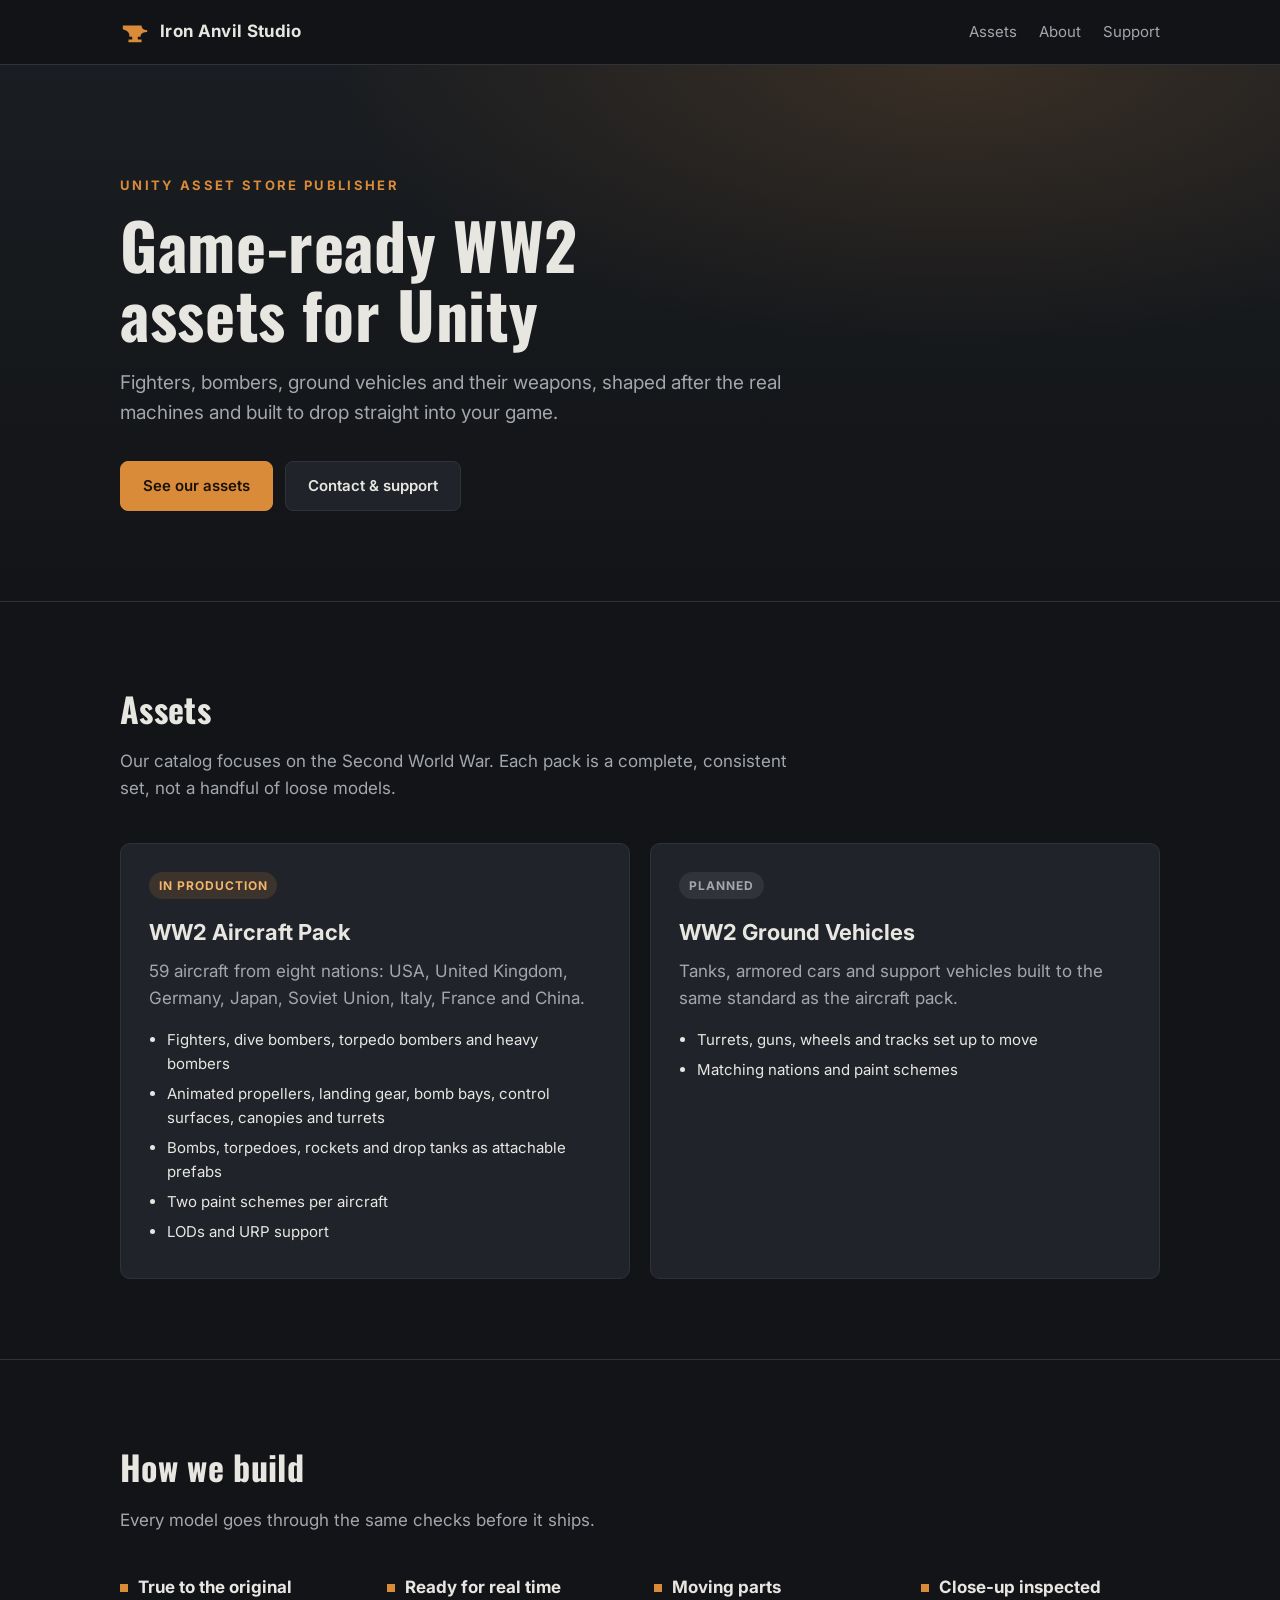
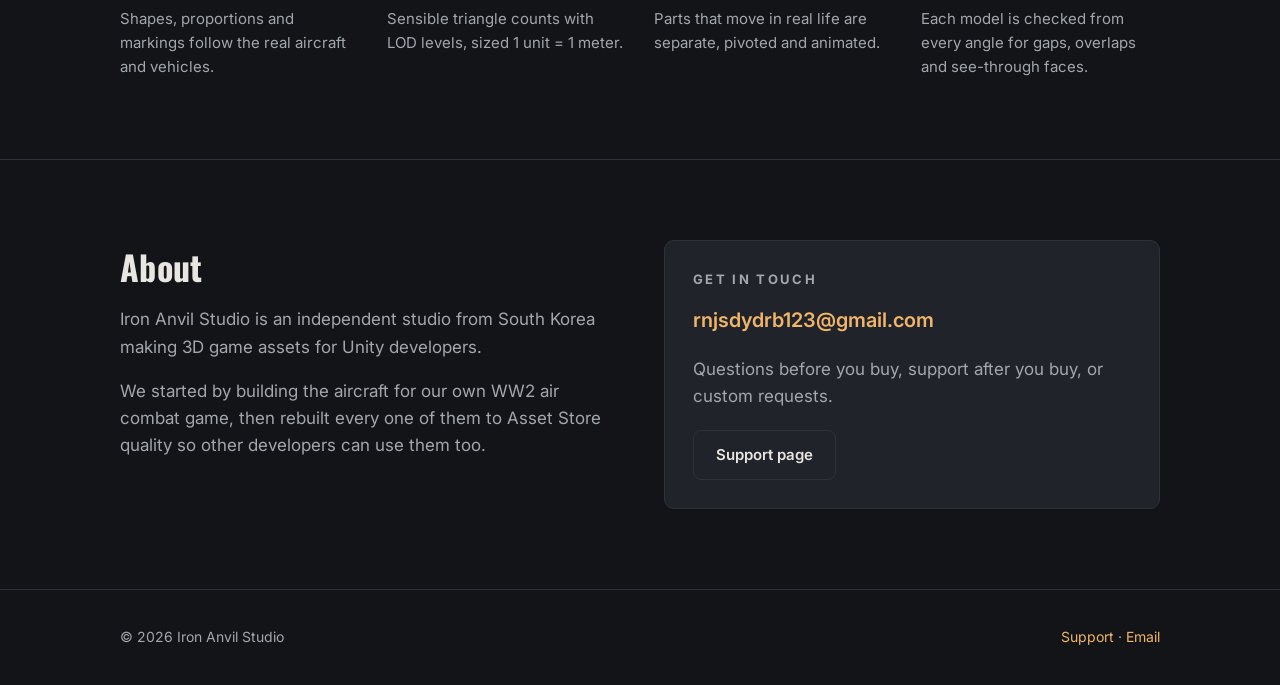
==== index.html @ d04033a1 "Add Iron Anvil Studio website" ====
<!doctype html>
<html lang="en">
<head>
  <meta charset="utf-8">
  <meta name="viewport" content="width=device-width, initial-scale=1">
  <title>Iron Anvil Studio – WW2 Game Assets for Unity</title>
  <meta name="description" content="Iron Anvil Studio builds game-ready World War II aircraft, vehicles and weapons for Unity.">
  <link rel="icon" href="favicon.svg" type="image/svg+xml">
  <link rel="preconnect" href="https://fonts.googleapis.com">
  <link rel="preconnect" href="https://fonts.gstatic.com" crossorigin>
  <link href="https://fonts.googleapis.com/css2?family=Inter:wght@400;600;700&family=Oswald:wght@500;600&display=swap" rel="stylesheet">
  <link rel="stylesheet" href="style.css">
</head>
<body>
  <header class="site">
    <div class="wrap">
      <a class="brand" href="index.html">
        <svg viewBox="0 0 32 32" aria-hidden="true"><path fill="#d98b3a" d="M3 9h20c0 3 2.5 5 6 5v2c-3.5 0-6 1.2-7 3.5V21h-3v3h4v3H9v-3h4v-3h-3v-1.5C10 16 7 14 3 13z"/></svg>
        <span>Iron Anvil Studio</span>
      </a>
      <nav class="main">
        <a href="#assets">Assets</a>
        <a href="#about">About</a>
        <a href="support.html">Support</a>
      </nav>
    </div>
  </header>

  <main>
    <div class="hero">
      <div class="wrap">
        <p class="eyebrow">Unity Asset Store Publisher</p>
        <h1>Game-ready WW2 assets for Unity</h1>
        <p class="lead">Fighters, bombers, ground vehicles and their weapons, shaped after the real machines and built to drop straight into your game.</p>
        <div class="actions">
          <a class="btn primary" href="#assets">See our assets</a>
          <a class="btn" href="support.html">Contact &amp; support</a>
        </div>
      </div>
    </div>

    <section id="assets">
      <div class="wrap">
        <h2>Assets</h2>
        <p class="sub">Our catalog focuses on the Second World War. Each pack is a complete, consistent set, not a handful of loose models.</p>
        <div class="cards">
          <article class="card">
            <span class="tag">In production</span>
            <h3>WW2 Aircraft Pack</h3>
            <p>59 aircraft from eight nations: USA, United Kingdom, Germany, Japan, Soviet Union, Italy, France and China.</p>
            <ul>
              <li>Fighters, dive bombers, torpedo bombers and heavy bombers</li>
              <li>Animated propellers, landing gear, bomb bays, control surfaces, canopies and turrets</li>
              <li>Bombs, torpedoes, rockets and drop tanks as attachable prefabs</li>
              <li>Two paint schemes per aircraft</li>
              <li>LODs and URP support</li>
            </ul>
          </article>
          <article class="card">
            <span class="tag later">Planned</span>
            <h3>WW2 Ground Vehicles</h3>
            <p>Tanks, armored cars and support vehicles built to the same standard as the aircraft pack.</p>
            <ul>
              <li>Turrets, guns, wheels and tracks set up to move</li>
              <li>Matching nations and paint schemes</li>
            </ul>
          </article>
        </div>
      </div>
    </section>

    <section>
      <div class="wrap">
        <h2>How we build</h2>
        <p class="sub">Every model goes through the same checks before it ships.</p>
        <div class="features">
          <div class="feature">
            <h4>True to the original</h4>
            <p>Shapes, proportions and markings follow the real aircraft and vehicles.</p>
          </div>
          <div class="feature">
            <h4>Ready for real time</h4>
            <p>Sensible triangle counts with LOD levels, sized 1 unit = 1 meter.</p>
          </div>
          <div class="feature">
            <h4>Moving parts</h4>
            <p>Parts that move in real life are separate, pivoted and animated.</p>
          </div>
          <div class="feature">
            <h4>Close-up inspected</h4>
            <p>Each model is checked from every angle for gaps, overlaps and see-through faces.</p>
          </div>
        </div>
      </div>
    </section>

    <section id="about">
      <div class="wrap about">
        <div>
          <h2>About</h2>
          <p>Iron Anvil Studio is an independent studio from South Korea making 3D game assets for Unity developers.</p>
          <p>We started by building the aircraft for our own WW2 air combat game, then rebuilt every one of them to Asset Store quality so other developers can use them too.</p>
        </div>
        <div class="contact-box">
          <p class="eyebrow">Get in touch</p>
          <p class="mail"><a href="mailto:rnjsdydrb123@gmail.com">rnjsdydrb123@gmail.com</a></p>
          <p style="color: var(--muted); margin: 8px 0 20px;">Questions before you buy, support after you buy, or custom requests.</p>
          <a class="btn" href="support.html">Support page</a>
        </div>
      </div>
    </section>
  </main>

  <footer class="site">
    <div class="wrap">
      <span>© 2026 Iron Anvil Studio</span>
      <span><a href="support.html">Support</a> · <a href="mailto:rnjsdydrb123@gmail.com">Email</a></span>
    </div>
  </footer>
</body>
</html>
---- style.css ----
:root {
  --bg: #121417;
  --bg-2: #1a1d21;
  --panel: #20242a;
  --line: #2e333a;
  --text: #e8e6e1;
  --muted: #a3a7ad;
  --accent: #d98b3a;
  --accent-2: #f0b46a;
  --radius: 10px;
  --max: 1080px;
}

* { box-sizing: border-box; }

html { scroll-behavior: smooth; }

body {
  margin: 0;
  background: var(--bg);
  color: var(--text);
  font-family: "Inter", system-ui, -apple-system, "Segoe UI", Roboto, sans-serif;
  font-size: 17px;
  line-height: 1.6;
}

a { color: var(--accent-2); text-decoration: none; }
a:hover { text-decoration: underline; }

.wrap { max-width: var(--max); margin: 0 auto; padding: 0 20px; }

/* header */
header.site {
  position: sticky; top: 0; z-index: 10;
  background: rgba(18, 20, 23, 0.92);
  backdrop-filter: blur(6px);
  border-bottom: 1px solid var(--line);
}
header.site .wrap {
  display: flex; align-items: center; justify-content: space-between;
  height: 64px; gap: 16px;
}
.brand { display: flex; align-items: center; gap: 10px; color: var(--text); font-weight: 700; letter-spacing: .02em; }
.brand:hover { text-decoration: none; }
.brand svg { width: 30px; height: 30px; flex: none; }
nav.main { display: flex; gap: 22px; font-size: 15px; }
nav.main a { color: var(--muted); }
nav.main a:hover, nav.main a.active { color: var(--text); text-decoration: none; }

/* hero */
.hero {
  padding: 110px 0 90px;
  background:
    radial-gradient(900px 400px at 75% 0%, rgba(217, 139, 58, 0.16), transparent 70%),
    linear-gradient(180deg, var(--bg-2), var(--bg));
  border-bottom: 1px solid var(--line);
}
.eyebrow { color: var(--accent); font-size: 13px; font-weight: 700; letter-spacing: .18em; text-transform: uppercase; margin: 0 0 14px; }
.hero h1 {
  font-family: "Oswald", "Inter", sans-serif;
  font-size: clamp(38px, 6vw, 64px); line-height: 1.08; margin: 0 0 20px;
  letter-spacing: .01em; max-width: 14ch;
}
.hero p.lead { color: var(--muted); font-size: 19px; max-width: 58ch; margin: 0 0 32px; }
.actions { display: flex; flex-wrap: wrap; gap: 12px; }
.btn {
  display: inline-block; padding: 12px 22px; border-radius: 8px; font-weight: 600; font-size: 15px;
  border: 1px solid var(--line); color: var(--text); background: var(--panel);
}
.btn:hover { text-decoration: none; border-color: var(--accent); }
.btn.primary { background: var(--accent); border-color: var(--accent); color: #1a1208; }
.btn.primary:hover { background: var(--accent-2); }

/* sections */
section { padding: 80px 0; border-bottom: 1px solid var(--line); }
section h2 { font-family: "Oswald", "Inter", sans-serif; font-size: 34px; margin: 0 0 12px; letter-spacing: .01em; }
section p.sub { color: var(--muted); margin: 0 0 40px; max-width: 62ch; }

.cards { display: grid; grid-template-columns: repeat(auto-fit, minmax(300px, 1fr)); gap: 20px; }
.card {
  background: var(--panel); border: 1px solid var(--line); border-radius: var(--radius);
  padding: 28px; display: flex; flex-direction: column;
}
.card .tag {
  align-self: flex-start; font-size: 12px; font-weight: 700; letter-spacing: .08em; text-transform: uppercase;
  padding: 4px 10px; border-radius: 999px; margin-bottom: 16px;
  background: rgba(217, 139, 58, 0.14); color: var(--accent-2);
}
.card .tag.later { background: rgba(163, 167, 173, 0.12); color: var(--muted); }
.card h3 { margin: 0 0 8px; font-size: 22px; }
.card p { margin: 0 0 16px; color: var(--muted); }
.card ul { margin: 0; padding-left: 18px; color: var(--text); font-size: 15px; }
.card li { margin-bottom: 6px; }

.features { display: grid; grid-template-columns: repeat(auto-fit, minmax(230px, 1fr)); gap: 28px; }
.feature h4 { margin: 0 0 6px; font-size: 17px; }
.feature h4::before { content: ""; display: inline-block; width: 8px; height: 8px; background: var(--accent); margin-right: 10px; vertical-align: middle; }
.feature p { margin: 0; color: var(--muted); font-size: 15px; }

.about { display: grid; grid-template-columns: 1fr 1fr; gap: 48px; align-items: start; }
.about p { color: var(--muted); margin-top: 0; }

.contact-box {
  background: var(--panel); border: 1px solid var(--line); border-radius: var(--radius);
  padding: 28px;
}
.contact-box .mail { font-size: 20px; font-weight: 600; word-break: break-all; }

.faq details {
  border: 1px solid var(--line); border-radius: var(--radius); background: var(--panel);
  padding: 18px 22px; margin-bottom: 12px;
}
.faq summary { cursor: pointer; font-weight: 600; }
.faq details p { color: var(--muted); margin: 12px 0 0; }

ol.steps { padding-left: 20px; color: var(--muted); }
ol.steps li { margin-bottom: 8px; }
ol.steps strong { color: var(--text); }

footer.site { padding: 36px 0; color: var(--muted); font-size: 14px; }
footer.site .wrap { display: flex; flex-wrap: wrap; justify-content: space-between; gap: 12px; }

@media (max-width: 720px) {
  body { font-size: 16px; }
  nav.main { gap: 14px; font-size: 14px; }
  .brand { font-size: 15px; }
  .hero { padding: 72px 0 60px; }
  section { padding: 56px 0; }
  .about { grid-template-columns: 1fr; gap: 24px; }
}
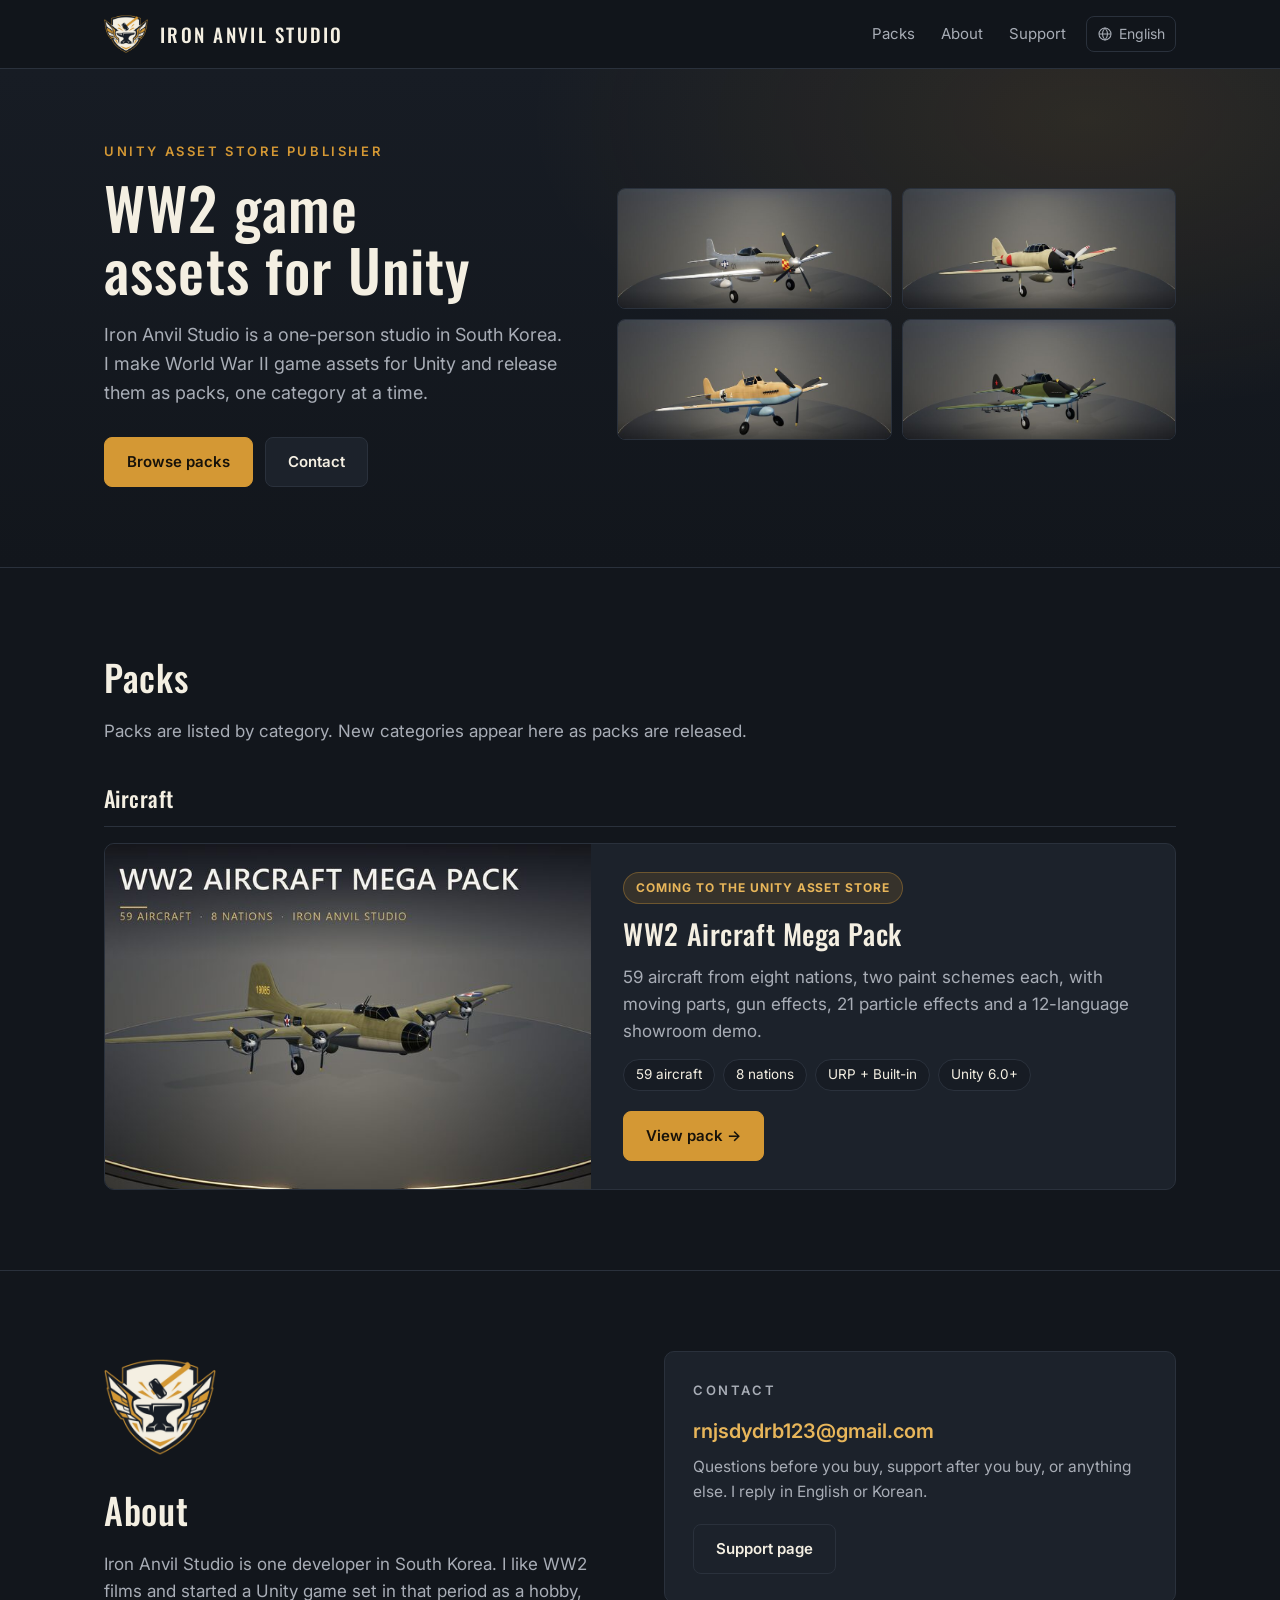
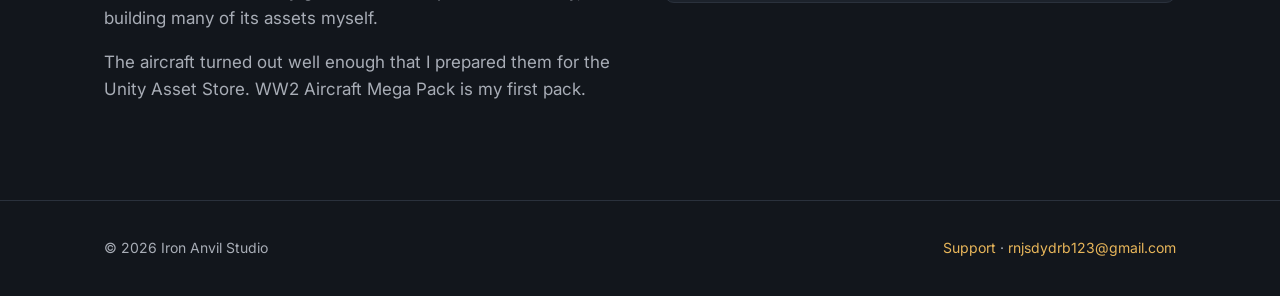
==== commit d08a3a9d: "웹사이트 새 디자인: 4개 언어(영·한·일·중), 분야별 팩, 항공기 팩 페이지와 사진 모음 Co-Authored-By: Claude Opus 5.5 <noreply@anthrop" ====
--- a/index.html
+++ b/index.html
@@ -4,92 +4,81 @@
   <meta charset="utf-8">
   <meta name="viewport" content="width=device-width, initial-scale=1">
   <title>Iron Anvil Studio – WW2 Game Assets for Unity</title>
-  <meta name="description" content="Iron Anvil Studio builds game-ready World War II aircraft, vehicles and weapons for Unity.">
-  <link rel="icon" href="favicon.svg" type="image/svg+xml">
+  <meta name="description" content="Iron Anvil Studio makes World War II game assets for Unity, released as packs by category. First pack: WW2 Aircraft Mega Pack.">
+  <meta property="og:title" content="Iron Anvil Studio – WW2 Game Assets for Unity">
+  <meta property="og:description" content="Iron Anvil Studio makes World War II game assets for Unity, released as packs by category. First pack: WW2 Aircraft Mega Pack.">
+  <meta property="og:image" content="https://rnjsdydrb123.github.io/img/social.jpg">
+  <meta property="og:type" content="website">
+  <meta property="og:locale" content="en_US">
+  <link rel="canonical" href="https://rnjsdydrb123.github.io/">
+  <link rel="alternate" hreflang="en" href="https://rnjsdydrb123.github.io/">
+  <link rel="alternate" hreflang="ko" href="https://rnjsdydrb123.github.io/ko/">
+  <link rel="alternate" hreflang="ja" href="https://rnjsdydrb123.github.io/ja/">
+  <link rel="alternate" hreflang="zh-Hans" href="https://rnjsdydrb123.github.io/zh/">
+  <link rel="alternate" hreflang="x-default" href="https://rnjsdydrb123.github.io/">
+  <link rel="icon" href="img/favicon-32.png" sizes="32x32" type="image/png">
+  <link rel="apple-touch-icon" href="img/apple-touch-icon.png">
   <link rel="preconnect" href="https://fonts.googleapis.com">
   <link rel="preconnect" href="https://fonts.gstatic.com" crossorigin>
-  <link href="https://fonts.googleapis.com/css2?family=Inter:wght@400;600;700&family=Oswald:wght@500;600&display=swap" rel="stylesheet">
+  <link href="https://fonts.googleapis.com/css2?family=Inter:wght@400;600;700&family=Oswald:wght@500&display=swap" rel="stylesheet">
   <link rel="stylesheet" href="style.css">
 </head>
 <body>
   <header class="site">
     <div class="wrap">
       <a class="brand" href="index.html">
-        <svg viewBox="0 0 32 32" aria-hidden="true"><path fill="#d98b3a" d="M3 9h20c0 3 2.5 5 6 5v2c-3.5 0-6 1.2-7 3.5V21h-3v3h4v3H9v-3h4v-3h-3v-1.5C10 16 7 14 3 13z"/></svg>
+        <img src="img/logo-128.png" alt="" width="44" height="44">
         <span>Iron Anvil Studio</span>
       </a>
       <nav class="main">
-        <a href="#assets">Assets</a>
-        <a href="#about">About</a>
+        <a href="index.html#packs">Packs</a>
+        <a href="index.html#about">About</a>
         <a href="support.html">Support</a>
       </nav>
+      <details class="lang">
+        <summary aria-label="Language"><svg viewBox="0 0 24 24" aria-hidden="true"><circle cx="12" cy="12" r="9"/><path d="M3 12h18M12 3c2.5 2.6 3.8 5.6 3.8 9s-1.3 6.4-3.8 9c-2.5-2.6-3.8-5.6-3.8-9S9.5 5.6 12 3z"/></svg><span>English</span></summary>
+        <ul><li><a href="index.html" hreflang="en" lang="en" aria-current="true">English</a></li><li><a href="ko/index.html" hreflang="ko" lang="ko">한국어</a></li><li><a href="ja/index.html" hreflang="ja" lang="ja">日本語</a></li><li><a href="zh/index.html" hreflang="zh-Hans" lang="zh-Hans">简体中文</a></li></ul>
+      </details>
     </div>
   </header>
 
   <main>
     <div class="hero">
       <div class="wrap">
-        <p class="eyebrow">Unity Asset Store Publisher</p>
-        <h1>Game-ready WW2 assets for Unity</h1>
-        <p class="lead">Fighters, bombers, ground vehicles and their weapons, shaped after the real machines and built to drop straight into your game.</p>
-        <div class="actions">
-          <a class="btn primary" href="#assets">See our assets</a>
-          <a class="btn" href="support.html">Contact &amp; support</a>
+        <div>
+          <p class="eyebrow">Unity Asset Store publisher</p>
+          <h1>WW2 game assets for Unity</h1>
+          <p class="lead">Iron Anvil Studio is a one-person studio in South Korea. I make World War II game assets for Unity and release them as packs, one category at a time.</p>
+          <div class="actions">
+            <a class="btn primary" href="#packs">Browse packs</a>
+            <a class="btn" href="#about">Contact</a>
+          </div>
         </div>
+        <ul class="mosaic">
+          <li><a href="packs/ww2-aircraft-mega-pack.html#gallery"><img src="img/thumb/usa-p-51d-a.jpg" alt="P-51D Fighter, United States · Paint A" width="720" height="315"></a></li>
+          <li><a href="packs/ww2-aircraft-mega-pack.html#gallery"><img src="img/thumb/jpn-a6m2-a.jpg" alt="A6M2 Carrier Fighter, Japan · Paint A" width="720" height="315"></a></li>
+          <li><a href="packs/ww2-aircraft-mega-pack.html#gallery"><img src="img/thumb/ger-bf-109-g-6-a.jpg" alt="Bf 109 G-6 Fighter, Germany · Paint A" width="720" height="315"></a></li>
+          <li><a href="packs/ww2-aircraft-mega-pack.html#gallery"><img src="img/thumb/sov-il-2m3-a.jpg" alt="Il-2M3 Ground Attack, Soviet Union · Paint A" width="720" height="315"></a></li>
+        </ul>
       </div>
     </div>
 
-    <section id="assets">
+    <section id="packs">
       <div class="wrap">
-        <h2>Assets</h2>
-        <p class="sub">Our catalog focuses on the Second World War. Each pack is a complete, consistent set, not a handful of loose models.</p>
-        <div class="cards">
-          <article class="card">
-            <span class="tag">In production</span>
-            <h3>WW2 Aircraft Pack</h3>
-            <p>59 aircraft from eight nations: USA, United Kingdom, Germany, Japan, Soviet Union, Italy, France and China.</p>
-            <ul>
-              <li>Fighters, dive bombers, torpedo bombers and heavy bombers</li>
-              <li>Animated propellers, landing gear, bomb bays, control surfaces, canopies and turrets</li>
-              <li>Bombs, torpedoes, rockets and drop tanks as attachable prefabs</li>
-              <li>Two paint schemes per aircraft</li>
-              <li>LODs and URP support</li>
-            </ul>
+        <h2>Packs</h2>
+        <p class="sub">Packs are listed by category. New categories appear here as packs are released.</p>
+        <div class="category" id="cat-aircraft">
+          <h3>Aircraft</h3>
+          <article class="pack-card">
+            <a class="pack-img" href="packs/ww2-aircraft-mega-pack.html"><img src="img/thumb/cover.jpg" alt="WW2 Aircraft Mega Pack" width="720" height="480" loading="lazy"></a>
+            <div class="pack-body">
+              <span class="tag">Coming to the Unity Asset Store</span>
+              <h4 lang="en"><a href="packs/ww2-aircraft-mega-pack.html">WW2 Aircraft Mega Pack</a></h4>
+              <p>59 aircraft from eight nations, two paint schemes each, with moving parts, gun effects, 21 particle effects and a 12-language showroom demo.</p>
+              <ul class="chips"><li>59 aircraft</li><li>8 nations</li><li>URP + Built-in</li><li>Unity 6.0+</li></ul>
+              <a class="btn primary" href="packs/ww2-aircraft-mega-pack.html">View pack →</a>
+            </div>
           </article>
-          <article class="card">
-            <span class="tag later">Planned</span>
-            <h3>WW2 Ground Vehicles</h3>
-            <p>Tanks, armored cars and support vehicles built to the same standard as the aircraft pack.</p>
-            <ul>
-              <li>Turrets, guns, wheels and tracks set up to move</li>
-              <li>Matching nations and paint schemes</li>
-            </ul>
-          </article>
-        </div>
-      </div>
-    </section>
-
-    <section>
-      <div class="wrap">
-        <h2>How we build</h2>
-        <p class="sub">Every model goes through the same checks before it ships.</p>
-        <div class="features">
-          <div class="feature">
-            <h4>True to the original</h4>
-            <p>Shapes, proportions and markings follow the real aircraft and vehicles.</p>
-          </div>
-          <div class="feature">
-            <h4>Ready for real time</h4>
-            <p>Sensible triangle counts with LOD levels, sized 1 unit = 1 meter.</p>
-          </div>
-          <div class="feature">
-            <h4>Moving parts</h4>
-            <p>Parts that move in real life are separate, pivoted and animated.</p>
-          </div>
-          <div class="feature">
-            <h4>Close-up inspected</h4>
-            <p>Each model is checked from every angle for gaps, overlaps and see-through faces.</p>
-          </div>
         </div>
       </div>
     </section>
@@ -97,14 +86,15 @@
     <section id="about">
       <div class="wrap about">
         <div>
+          <img class="about-logo" src="img/logo-256.png" alt="Iron Anvil Studio" width="112" height="112">
           <h2>About</h2>
-          <p>Iron Anvil Studio is an independent studio from South Korea making 3D game assets for Unity developers.</p>
-          <p>We started by building the aircraft for our own WW2 air combat game, then rebuilt every one of them to Asset Store quality so other developers can use them too.</p>
+          <p>Iron Anvil Studio is one developer in South Korea. I like WW2 films and started a Unity game set in that period as a hobby, building many of its assets myself.</p>
+          <p>The aircraft turned out well enough that I prepared them for the Unity Asset Store. WW2 Aircraft Mega Pack is my first pack.</p>
         </div>
         <div class="contact-box">
-          <p class="eyebrow">Get in touch</p>
+          <p class="eyebrow">Contact</p>
           <p class="mail"><a href="mailto:rnjsdydrb123@gmail.com">rnjsdydrb123@gmail.com</a></p>
-          <p style="color: var(--muted); margin: 8px 0 20px;">Questions before you buy, support after you buy, or custom requests.</p>
+          <p class="muted">Questions before you buy, support after you buy, or anything else. I reply in English or Korean.</p>
           <a class="btn" href="support.html">Support page</a>
         </div>
       </div>
@@ -114,8 +104,10 @@
   <footer class="site">
     <div class="wrap">
       <span>© 2026 Iron Anvil Studio</span>
-      <span><a href="support.html">Support</a> · <a href="mailto:rnjsdydrb123@gmail.com">Email</a></span>
+      <span><a href="support.html">Support</a> · <a href="mailto:rnjsdydrb123@gmail.com">rnjsdydrb123@gmail.com</a></span>
     </div>
   </footer>
+
+  <script src="site.js"></script>
 </body>
 </html>
--- a/style.css
+++ b/style.css
@@ -1,110 +1,247 @@
 :root {
-  --bg: #121417;
-  --bg-2: #1a1d21;
-  --panel: #20242a;
-  --line: #2e333a;
-  --text: #e8e6e1;
-  --muted: #a3a7ad;
-  --accent: #d98b3a;
-  --accent-2: #f0b46a;
+  /* colors taken from the studio logo */
+  --bg: #12161c;
+  --bg-2: #171c24;
+  --panel: #1c222b;
+  --line: #2a313c;
+  --text: #f4efe2;
+  --muted: #a8adb6;
+  --gold: #d49834;
+  --gold-2: #e8b65a;
   --radius: 10px;
-  --max: 1080px;
-}
+  --max: 1120px;
+  --cjk: "Inter";
+  color-scheme: dark;
+}
+html[lang="ko"] { --cjk: "Noto Sans KR"; }
+html[lang="ja"] { --cjk: "Noto Sans JP"; }
+html[lang="zh-Hans"] { --cjk: "Noto Sans SC"; }
 
 * { box-sizing: border-box; }
 
-html { scroll-behavior: smooth; }
+html { scroll-behavior: smooth; scroll-padding-top: 80px; }
 
 body {
   margin: 0;
   background: var(--bg);
   color: var(--text);
-  font-family: "Inter", system-ui, -apple-system, "Segoe UI", Roboto, sans-serif;
+  font-family: "Inter", var(--cjk), system-ui, -apple-system, "Segoe UI", Roboto, sans-serif;
   font-size: 17px;
   line-height: 1.6;
 }
-
-a { color: var(--accent-2); text-decoration: none; }
+html[lang="ko"] body { word-break: keep-all; overflow-wrap: anywhere; }
+
+img { max-width: 100%; height: auto; display: block; }
+
+a { color: var(--gold-2); text-decoration: none; }
 a:hover { text-decoration: underline; }
 
-.wrap { max-width: var(--max); margin: 0 auto; padding: 0 20px; }
+.wrap { max-width: var(--max); margin: 0 auto; padding: 0 24px; }
+
+h1, h2, h3, h4 { font-family: "Oswald", "Inter", sans-serif; font-weight: 500; letter-spacing: .02em; }
+html:not([lang="en"]) :is(h1, h2, h3, h4) { font-family: "Inter", var(--cjk), sans-serif; font-weight: 700; letter-spacing: 0; }
+
+.eyebrow {
+  color: var(--gold); font-size: 13px; font-weight: 600;
+  letter-spacing: .2em; text-transform: uppercase; margin: 0 0 14px;
+}
+html :is(h1, h4)[lang="en"] { font-family: "Oswald", "Inter", sans-serif; font-weight: 500; letter-spacing: .02em; }
+html:not([lang="en"]) .eyebrow { letter-spacing: .08em; }
+h1, h2 { text-wrap: balance; }
+html[lang="ja"] :is(h1, h2, .lead) { word-break: auto-phrase; }
 
 /* header */
 header.site {
   position: sticky; top: 0; z-index: 10;
-  background: rgba(18, 20, 23, 0.92);
+  background: rgba(18, 22, 28, 0.94);
   backdrop-filter: blur(6px);
   border-bottom: 1px solid var(--line);
 }
 header.site .wrap {
   display: flex; align-items: center; justify-content: space-between;
-  height: 64px; gap: 16px;
-}
-.brand { display: flex; align-items: center; gap: 10px; color: var(--text); font-weight: 700; letter-spacing: .02em; }
+  min-height: 68px; gap: 8px 20px; flex-wrap: wrap;
+}
+.brand {
+  display: flex; align-items: center; gap: 12px; color: var(--text);
+  font-family: "Oswald", "Inter", sans-serif; font-size: 19px; font-weight: 500;
+  letter-spacing: .12em; text-transform: uppercase;
+}
 .brand:hover { text-decoration: none; }
-.brand svg { width: 30px; height: 30px; flex: none; }
-nav.main { display: flex; gap: 22px; font-size: 15px; }
+.brand img { width: 44px; height: 44px; }
+nav.main { display: flex; gap: 26px; font-size: 15px; margin-left: auto; }
 nav.main a { color: var(--muted); }
 nav.main a:hover, nav.main a.active { color: var(--text); text-decoration: none; }
 
+/* language menu */
+details.lang { position: relative; font-size: 14px; }
+details.lang summary {
+  list-style: none; cursor: pointer; display: flex; align-items: center; gap: 6px;
+  padding: 6px 10px; border: 1px solid var(--line); border-radius: 8px; color: var(--muted);
+}
+details.lang summary::-webkit-details-marker { display: none; }
+details.lang summary:hover, details.lang[open] summary { color: var(--text); border-color: var(--gold); }
+details.lang svg { width: 16px; height: 16px; fill: none; stroke: currentColor; stroke-width: 1.6; }
+details.lang ul {
+  position: absolute; right: 0; top: calc(100% + 6px); z-index: 20; min-width: 140px;
+  list-style: none; margin: 0; padding: 6px; border: 1px solid var(--line); border-radius: 8px;
+  background: var(--panel); box-shadow: 0 12px 30px rgba(0, 0, 0, .4);
+}
+details.lang li a { display: block; padding: 7px 10px; border-radius: 6px; color: var(--text); }
+details.lang li a:hover { background: var(--bg-2); text-decoration: none; }
+details.lang li a[aria-current] { color: var(--gold-2); }
+
 /* hero */
 .hero {
-  padding: 110px 0 90px;
+  padding: 72px 0 80px;
   background:
-    radial-gradient(900px 400px at 75% 0%, rgba(217, 139, 58, 0.16), transparent 70%),
+    radial-gradient(800px 420px at 85% 10%, rgba(212, 152, 52, 0.12), transparent 70%),
     linear-gradient(180deg, var(--bg-2), var(--bg));
   border-bottom: 1px solid var(--line);
 }
-.eyebrow { color: var(--accent); font-size: 13px; font-weight: 700; letter-spacing: .18em; text-transform: uppercase; margin: 0 0 14px; }
-.hero h1 {
-  font-family: "Oswald", "Inter", sans-serif;
-  font-size: clamp(38px, 6vw, 64px); line-height: 1.08; margin: 0 0 20px;
-  letter-spacing: .01em; max-width: 14ch;
-}
-.hero p.lead { color: var(--muted); font-size: 19px; max-width: 58ch; margin: 0 0 32px; }
+.hero .wrap { display: grid; grid-template-columns: 5fr 6fr; gap: 48px; align-items: center; }
+.hero h1 { font-size: clamp(38px, 5vw, 58px); line-height: 1.08; margin: 0 0 20px; }
+.hero p.lead { color: var(--muted); font-size: 18px; margin: 0 0 30px; max-width: 46ch; }
+.hero .cover {
+  margin: 0; border: 1px solid var(--line); border-radius: var(--radius); overflow: hidden;
+  box-shadow: 0 24px 60px rgba(0, 0, 0, .45);
+}
+.hero .cover a { display: block; }
+.mosaic { list-style: none; margin: 0; padding: 0; display: grid; grid-template-columns: 1fr 1fr; gap: 10px; }
+.mosaic a { display: block; border: 1px solid var(--line); border-radius: 8px; overflow: hidden; }
+.mosaic a:hover { border-color: var(--gold); }
+.mosaic img { width: 100%; }
+.hero.small { padding: 64px 0 56px; }
+.hero.small .wrap { display: block; }
+.pack-hero { padding: 48px 0 64px; }
+.pack-hero h1 { font-size: clamp(34px, 4.4vw, 52px); }
+.crumbs { margin: 0 0 18px; font-size: 14px; color: var(--muted); }
+.crumbs a { color: var(--muted); }
+.crumbs a:hover { color: var(--text); }
+
+.chips { list-style: none; margin: 0; padding: 0; display: flex; flex-wrap: wrap; gap: 8px; }
+.chips li {
+  font-size: 13.5px; padding: 4px 12px; border-radius: 999px;
+  border: 1px solid var(--line); background: var(--bg-2); color: var(--text);
+}
+
+/* packs by category */
+.category { margin-top: 8px; }
+.category + .category { margin-top: 48px; }
+.category h3 {
+  font-size: 22px; margin: 0 0 16px; padding-bottom: 10px; border-bottom: 1px solid var(--line);
+}
+.pack-card {
+  display: grid; grid-template-columns: 5fr 6fr; align-items: stretch;
+  background: var(--panel); border: 1px solid var(--line); border-radius: var(--radius); overflow: hidden;
+}
+.pack-card + .pack-card { margin-top: 20px; }
+.pack-img img { width: 100%; height: 100%; object-fit: cover; }
+.pack-body { padding: 28px 32px; display: flex; flex-direction: column; align-items: flex-start; gap: 14px; }
+.pack-body .tag { margin: 0; }
+.pack-body h4 { font-size: 28px; margin: 0; line-height: 1.15; }
+.pack-body h4 a { color: var(--text); }
+.pack-body p { margin: 0; color: var(--muted); }
+.pack-body .btn { margin-top: 6px; }
+
 .actions { display: flex; flex-wrap: wrap; gap: 12px; }
 .btn {
   display: inline-block; padding: 12px 22px; border-radius: 8px; font-weight: 600; font-size: 15px;
   border: 1px solid var(--line); color: var(--text); background: var(--panel);
 }
-.btn:hover { text-decoration: none; border-color: var(--accent); }
-.btn.primary { background: var(--accent); border-color: var(--accent); color: #1a1208; }
-.btn.primary:hover { background: var(--accent-2); }
+.btn:hover { text-decoration: none; border-color: var(--gold); }
+.btn.primary { background: var(--gold); border-color: var(--gold); color: #17120a; }
+.btn.primary:hover { background: var(--gold-2); border-color: var(--gold-2); }
 
 /* sections */
 section { padding: 80px 0; border-bottom: 1px solid var(--line); }
-section h2 { font-family: "Oswald", "Inter", sans-serif; font-size: 34px; margin: 0 0 12px; letter-spacing: .01em; }
-section p.sub { color: var(--muted); margin: 0 0 40px; max-width: 62ch; }
-
-.cards { display: grid; grid-template-columns: repeat(auto-fit, minmax(300px, 1fr)); gap: 20px; }
-.card {
-  background: var(--panel); border: 1px solid var(--line); border-radius: var(--radius);
-  padding: 28px; display: flex; flex-direction: column;
-}
-.card .tag {
-  align-self: flex-start; font-size: 12px; font-weight: 700; letter-spacing: .08em; text-transform: uppercase;
-  padding: 4px 10px; border-radius: 999px; margin-bottom: 16px;
-  background: rgba(217, 139, 58, 0.14); color: var(--accent-2);
-}
-.card .tag.later { background: rgba(163, 167, 173, 0.12); color: var(--muted); }
-.card h3 { margin: 0 0 8px; font-size: 22px; }
-.card p { margin: 0 0 16px; color: var(--muted); }
-.card ul { margin: 0; padding-left: 18px; color: var(--text); font-size: 15px; }
-.card li { margin-bottom: 6px; }
-
-.features { display: grid; grid-template-columns: repeat(auto-fit, minmax(230px, 1fr)); gap: 28px; }
-.feature h4 { margin: 0 0 6px; font-size: 17px; }
-.feature h4::before { content: ""; display: inline-block; width: 8px; height: 8px; background: var(--accent); margin-right: 10px; vertical-align: middle; }
-.feature p { margin: 0; color: var(--muted); font-size: 15px; }
-
+section h2 { font-size: 36px; margin: 0 0 12px; }
+section p.sub { color: var(--muted); margin: 0 0 36px; max-width: 64ch; }
+
+.tag {
+  display: inline-block; font-size: 12px; font-weight: 700; letter-spacing: .08em; text-transform: uppercase;
+  padding: 5px 12px; border-radius: 999px; margin-bottom: 16px;
+  background: rgba(212, 152, 52, 0.14); color: var(--gold-2); border: 1px solid rgba(212, 152, 52, 0.35);
+}
+
+/* pack facts */
+.stats {
+  list-style: none; margin: 0 0 40px; padding: 0;
+  display: grid; grid-template-columns: repeat(6, 1fr);
+  border: 1px solid var(--line); border-radius: var(--radius); background: var(--panel);
+}
+.stats li { padding: 20px 18px; border-left: 1px solid var(--line); }
+.stats li:first-child { border-left: 0; }
+.stats b { display: block; font-family: "Oswald", "Inter", sans-serif; font-weight: 500; font-size: 34px; line-height: 1.1; color: var(--gold-2); }
+.stats span { color: var(--muted); font-size: 14px; line-height: 1.35; display: block; margin-top: 4px; }
+
+.facts { display: grid; grid-template-columns: repeat(2, 1fr); gap: 20px; }
+.box {
+  background: var(--panel); border: 1px solid var(--line); border-radius: var(--radius); padding: 26px 28px;
+}
+.box h3 { font-size: 21px; margin: 0 0 12px; }
+.box ul { margin: 0; padding-left: 18px; font-size: 15.5px; }
+.box li { margin-bottom: 6px; }
+.box li::marker { color: var(--gold); }
+.box p { margin: 12px 0 0; color: var(--muted); font-size: 15px; }
+
+.nations { list-style: none; margin: 0; padding: 0; font-size: 15.5px; }
+.nations li { display: flex; justify-content: space-between; padding: 6px 0; border-bottom: 1px dashed var(--line); }
+.nations li:last-child { border-bottom: 0; }
+.nations b { font-variant-numeric: tabular-nums; color: var(--gold-2); font-weight: 600; }
+
+.note {
+  margin-top: 20px; padding: 18px 22px; border-radius: var(--radius);
+  border: 1px solid var(--line); border-left: 3px solid var(--gold); background: var(--bg-2);
+  color: var(--muted); font-size: 15.5px;
+}
+.note strong { color: var(--text); }
+
+/* gallery */
+.gallery h3 { font-size: 22px; margin: 0 0 16px; }
+.grid {
+  list-style: none; margin: 0 0 44px; padding: 0;
+  display: grid; grid-template-columns: repeat(3, 1fr); gap: 16px;
+}
+.grid.shots { grid-template-columns: repeat(4, 1fr); margin-bottom: 0; }
+.grid li { margin: 0; }
+.grid a { display: block; border-radius: 8px; overflow: hidden; border: 1px solid var(--line); background: var(--panel); }
+.grid a:hover, .grid a:focus-visible { border-color: var(--gold); outline: none; }
+.grid img { width: 100%; transition: transform .25s; }
+.grid a:hover img { transform: scale(1.03); }
+.grid .cap { display: block; padding: 8px 2px 0; font-size: 14.5px; line-height: 1.35; }
+.grid .cap small { display: block; color: var(--muted); font-size: 13px; }
+
+/* lightbox */
+dialog.lightbox {
+  width: 100vw; height: 100vh; max-width: none; max-height: none; margin: 0; padding: 0;
+  border: 0; background: rgba(10, 12, 16, .96); color: var(--text);
+}
+dialog.lightbox::backdrop { background: rgba(10, 12, 16, .96); }
+.lightbox figure {
+  margin: 0; height: 100%; display: flex; flex-direction: column; align-items: center; justify-content: center;
+  padding: 56px 72px 24px;
+}
+.lightbox img { max-width: 100%; max-height: calc(100vh - 140px); width: auto; border-radius: 6px; }
+.lightbox figcaption { margin-top: 14px; text-align: center; font-size: 15px; color: var(--muted); }
+.lightbox figcaption b { color: var(--text); font-weight: 600; }
+.lightbox button {
+  position: absolute; border: 1px solid var(--line); background: var(--panel); color: var(--text);
+  width: 46px; height: 46px; border-radius: 50%; font-size: 22px; line-height: 1; cursor: pointer;
+}
+.lightbox button:hover { border-color: var(--gold); }
+.lightbox .close { top: 14px; right: 16px; }
+.lightbox .prev { left: 14px; top: 50%; transform: translateY(-50%); }
+.lightbox .next { right: 14px; top: 50%; transform: translateY(-50%); }
+
+/* about / contact */
 .about { display: grid; grid-template-columns: 1fr 1fr; gap: 48px; align-items: start; }
 .about p { color: var(--muted); margin-top: 0; }
-
+.about-logo { width: 112px; height: 112px; margin-bottom: 18px; }
 .contact-box {
-  background: var(--panel); border: 1px solid var(--line); border-radius: var(--radius);
-  padding: 28px;
-}
-.contact-box .mail { font-size: 20px; font-weight: 600; word-break: break-all; }
+  background: var(--panel); border: 1px solid var(--line); border-radius: var(--radius); padding: 28px;
+}
+.contact-box .mail { font-size: 20px; font-weight: 600; word-break: break-all; margin: 0; }
+.contact-box p.muted { color: var(--muted); margin: 8px 0 20px; font-size: 15.5px; }
 
 .faq details {
   border: 1px solid var(--line); border-radius: var(--radius); background: var(--panel);
@@ -120,11 +257,40 @@
 footer.site { padding: 36px 0; color: var(--muted); font-size: 14px; }
 footer.site .wrap { display: flex; flex-wrap: wrap; justify-content: space-between; gap: 12px; }
 
-@media (max-width: 720px) {
+@media (max-width: 960px) {
+  .hero .wrap { grid-template-columns: 1fr; gap: 36px; }
+  .stats { grid-template-columns: repeat(3, 1fr); }
+  .stats li:nth-child(4) { border-left: 0; }
+  .stats li:nth-child(n+4) { border-top: 1px solid var(--line); }
+  .pack-card { grid-template-columns: 1fr; }
+  .grid { grid-template-columns: repeat(2, 1fr); }
+  .grid.shots { grid-template-columns: repeat(2, 1fr); }
+}
+
+@media (max-width: 640px) {
   body { font-size: 16px; }
-  nav.main { gap: 14px; font-size: 14px; }
-  .brand { font-size: 15px; }
-  .hero { padding: 72px 0 60px; }
+  .wrap { padding: 0 16px; }
+  header.site { position: static; }
+  header.site .wrap { padding-top: 10px; padding-bottom: 10px; }
+  .brand { font-size: 17px; flex: 1; }
+  .brand img { width: 38px; height: 38px; }
+  nav.main { gap: 20px; font-size: 15px; width: 100%; order: 3; margin-left: 0; }
+  details.lang summary span { display: none; }
+  .pack-body { padding: 22px; }
+  .pack-body h4 { font-size: 24px; }
+  .hero { padding: 44px 0 52px; }
   section { padding: 56px 0; }
-  .about { grid-template-columns: 1fr; gap: 24px; }
-}
+  section h2 { font-size: 30px; }
+  .stats { grid-template-columns: repeat(2, 1fr); }
+  .stats li { border-left: 0; border-top: 1px solid var(--line); }
+  .stats li:nth-child(even) { border-left: 1px solid var(--line); }
+  .stats li:nth-child(-n+2) { border-top: 0; }
+  .stats b { font-size: 28px; }
+  .facts { grid-template-columns: 1fr; }
+  .box { padding: 22px; }
+  .grid { grid-template-columns: 1fr; gap: 18px; }
+  .grid.shots { grid-template-columns: repeat(2, 1fr); gap: 12px; }
+  .about { grid-template-columns: 1fr; gap: 28px; }
+  .lightbox figure { padding: 64px 8px 16px; }
+  .lightbox .prev, .lightbox .next { top: auto; bottom: 14px; transform: none; }
+}
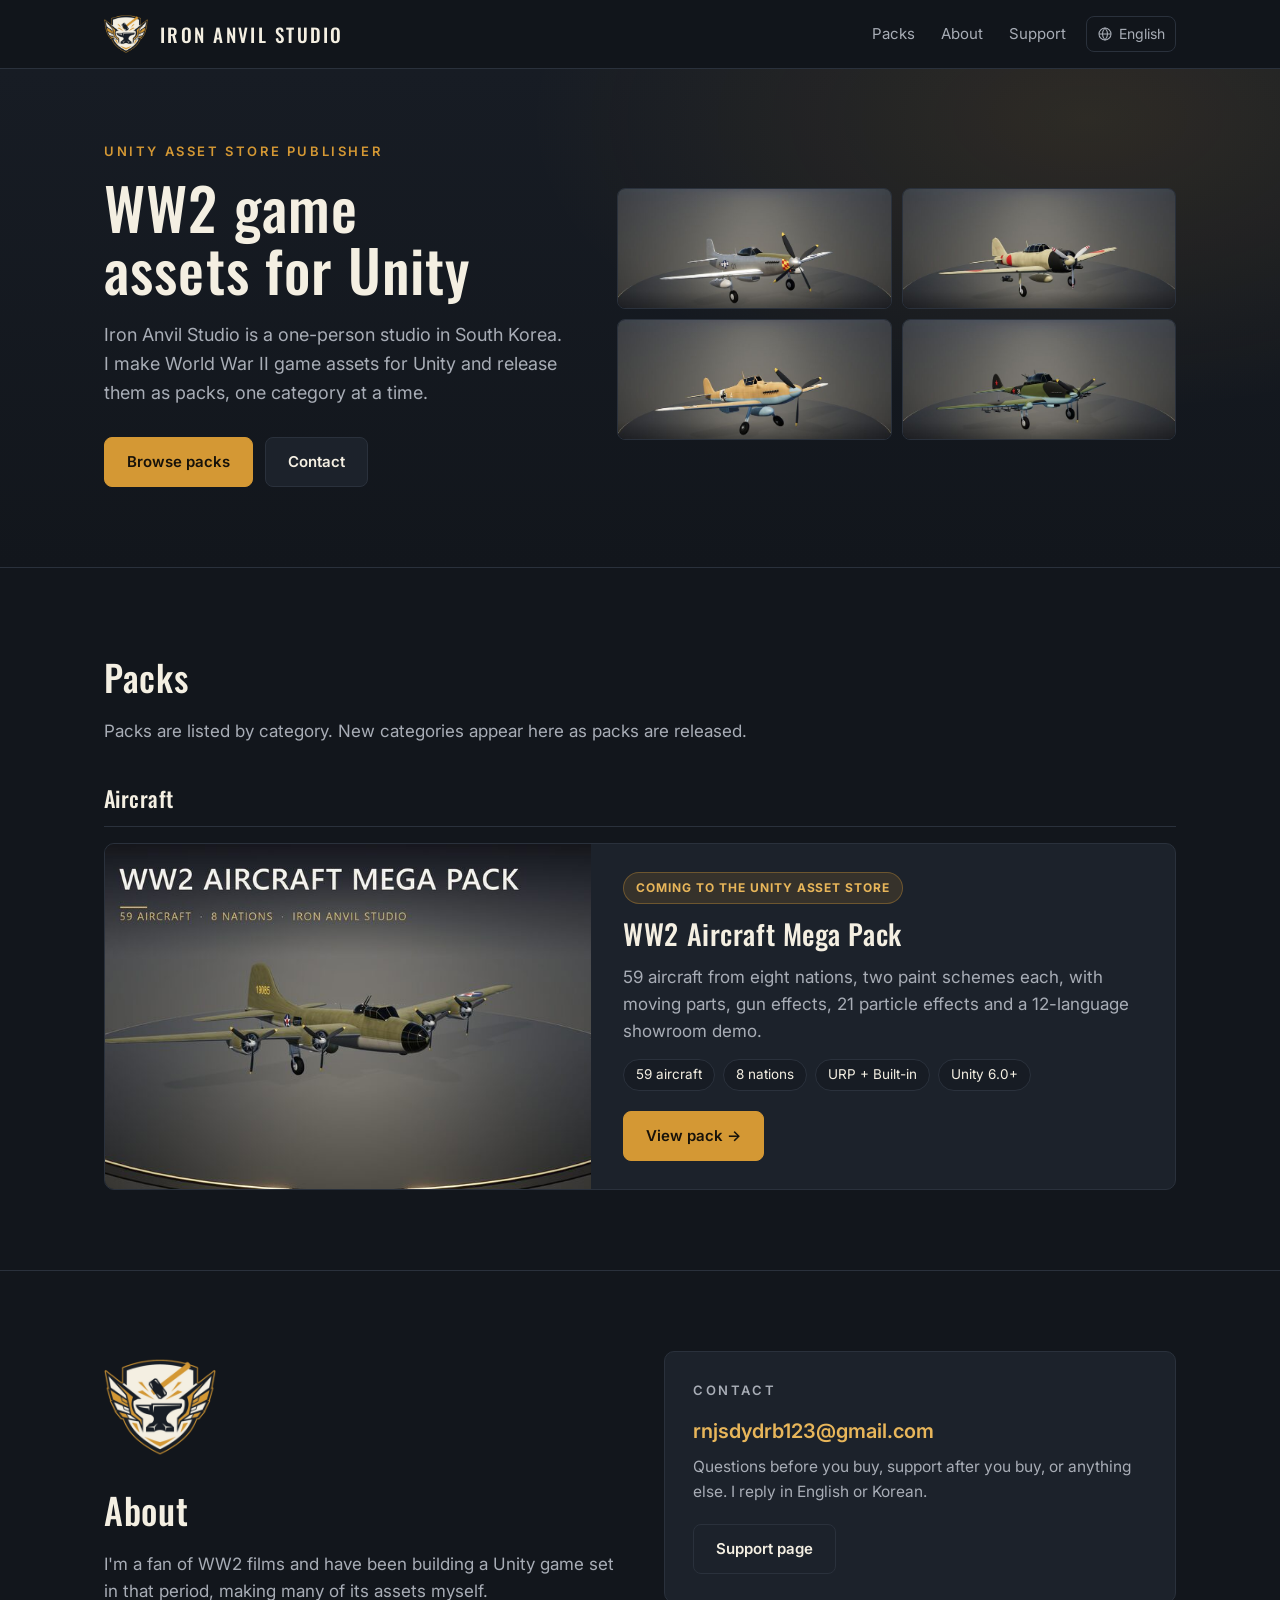
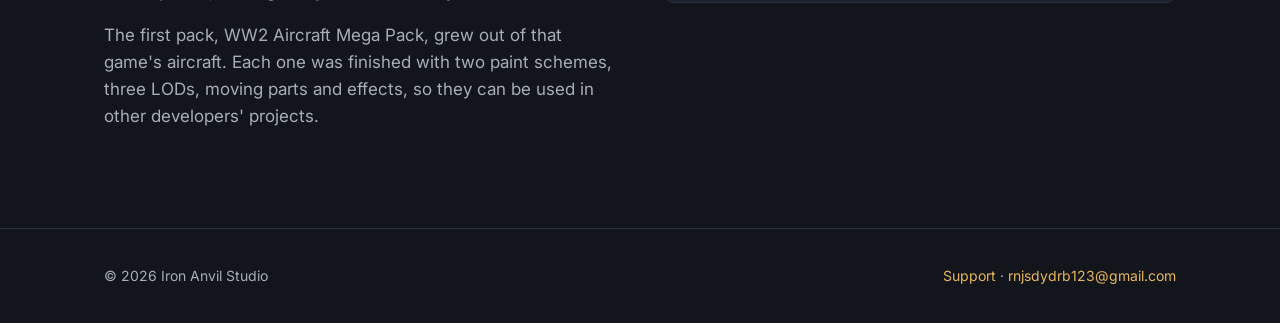
==== commit 4539ed57: "소개 문구 다듬기(4개 언어) Co-Authored-By: Claude Opus 5.5 <noreply@anthropic.com>" ====
--- a/index.html
+++ b/index.html
@@ -88,8 +88,8 @@
         <div>
           <img class="about-logo" src="img/logo-256.png" alt="Iron Anvil Studio" width="112" height="112">
           <h2>About</h2>
-          <p>Iron Anvil Studio is one developer in South Korea. I like WW2 films and started a Unity game set in that period as a hobby, building many of its assets myself.</p>
-          <p>The aircraft turned out well enough that I prepared them for the Unity Asset Store. WW2 Aircraft Mega Pack is my first pack.</p>
+          <p>I'm a fan of WW2 films and have been building a Unity game set in that period, making many of its assets myself.</p>
+          <p>The first pack, WW2 Aircraft Mega Pack, grew out of that game's aircraft. Each one was finished with two paint schemes, three LODs, moving parts and effects, so they can be used in other developers' projects.</p>
         </div>
         <div class="contact-box">
           <p class="eyebrow">Contact</p>
